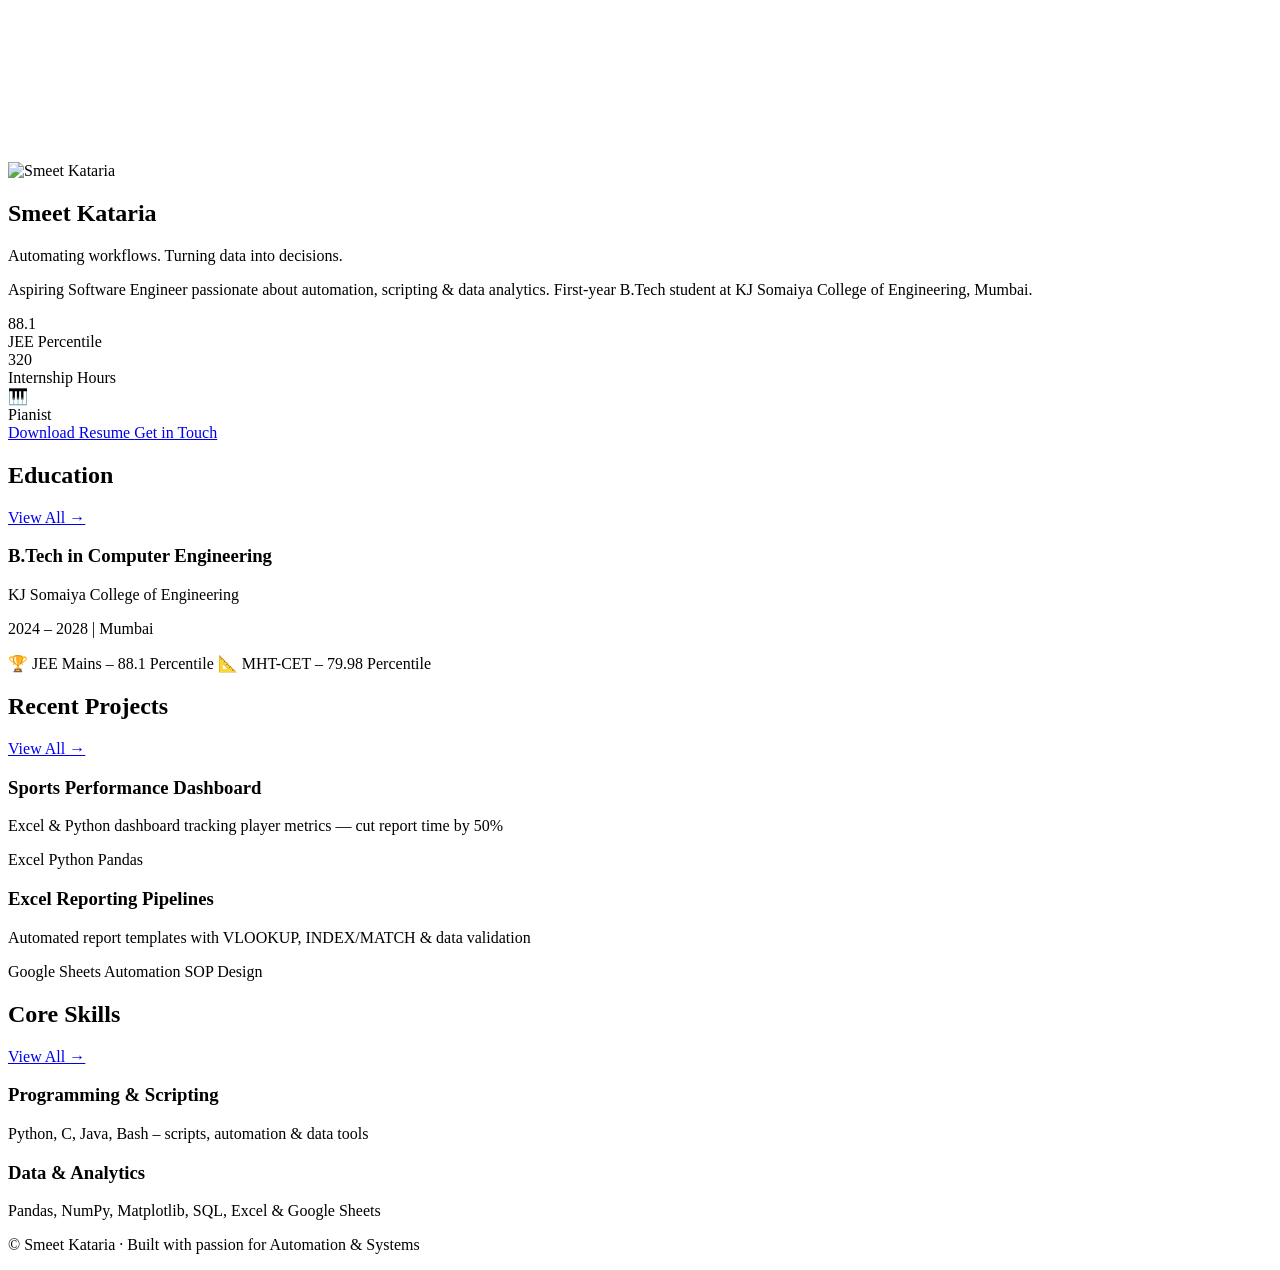
==== Index.html @ b3199565 "new project" ====
<!DOCTYPE html>
<html lang="en">

<head>
    <meta charset="UTF-8" />
    <meta name="viewport" content="width=device-width, initial-scale=1.0" />
    <title>Smeet Kataria – Aspiring Software Engineer</title>
    <meta name="description"
        content="Smeet Kataria – Aspiring Software Engineer passionate about automation, scripting, and data analytics. First-year student at KJ Somaiya College of Engineering." />
    <link rel="icon" type="image/svg+xml"
        href="data:image/svg+xml,<svg xmlns='http://www.w3.org/2000/svg' viewBox='0 0 100 100'><text y='75' font-size='80'>💻</text></svg>">
    <link href="https://fonts.googleapis.com/css2?family=Inter:wght@300;400;600;700&family=JetBrains+Mono&display=swap"
        rel="stylesheet">
    <link rel="stylesheet" href="styles.css">
    <script src="https://unpkg.com/lucide@0.475.0"></script>
</head>

<body>
    <canvas id="bg"></canvas>

    <div class="content">

        <!-- HERO -->
        <section class="hero" id="hero">
            <div class="profile">
                <img src="profile.jpg" alt="Smeet Kataria">
            </div>
            <div class="hero-text">
                <h1>Smeet Kataria</h1>
                <div class="tagline">Automating workflows. Turning data into decisions.</div>
                <p class="subtitle">
                    Aspiring Software Engineer passionate about automation, scripting &amp; data analytics.
                    First-year B.Tech student at KJ Somaiya College of Engineering, Mumbai.
                </p>
                <div class="hero-stats">
                    <div class="stat-item">
                        <div class="stat-number">88.1</div>
                        <div class="stat-label">JEE Percentile</div>
                    </div>
                    <div class="stat-item">
                        <div class="stat-number">320</div>
                        <div class="stat-label">Internship Hours</div>
                    </div>
                    <div class="stat-item">
                        <div class="stat-number">🎹</div>
                        <div class="stat-label">Pianist</div>
                    </div>
                </div>
                <div class="hero-actions">
                    <a href="resume.pdf" download class="btn-primary">
                        <i data-lucide="download"></i> Download Resume
                    </a>
                    <a href="contact.html" class="btn-secondary">Get in Touch</a>
                </div>
                <div class="socials">
                    <a href="https://www.linkedin.com/in/smeet-kataria-89210b405" target="_blank"
                        rel="noopener noreferrer" aria-label="LinkedIn">
                        <i data-lucide="linkedin"></i>
                    </a>
                    <a href="https://github.com/smeetk-alt" target="_blank" rel="noopener noreferrer"
                        aria-label="GitHub">
                        <i data-lucide="github"></i>
                    </a>
                    <a href="mailto:smeet.kataria@somaiya.edu" aria-label="Email">
                        <i data-lucide="mail"></i>
                    </a>
                </div>
            </div>
        </section>

        <!-- EDUCATION HIGHLIGHT -->
        <section>
            <div class="section-header">
                <h2>Education</h2>
                <a href="about.html" class="view-all">View All →</a>
            </div>
            <div class="grid">
                <div class="card" onclick="location.href='about.html'">
                    <div class="card-header">
                        <div>
                            <h3>B.Tech in Computer Engineering</h3>
                            <p class="card-subtitle">KJ Somaiya College of Engineering</p>
                            <p>2024 – 2028 | Mumbai</p>
                        </div>
                        <div class="card-icon">
                            <i data-lucide="graduation-cap"></i>
                        </div>
                    </div>
                    <div class="stats-grid">
                        <span class="stat-badge">🏆 JEE Mains – 88.1 Percentile</span>
                        <span class="stat-badge">📐 MHT-CET – 79.98 Percentile</span>
                    </div>
                </div>
            </div>
        </section>

        <!-- RECENT PROJECTS HIGHLIGHT -->
        <section>
            <div class="section-header">
                <h2>Recent Projects</h2>
                <a href="projects.html" class="view-all">View All →</a>
            </div>
            <div class="grid">
                <div class="card" onclick="location.href='projects.html'">
                    <div class="card-header">
                        <div>
                            <h3>Sports Performance Dashboard</h3>
                            <p>Excel & Python dashboard tracking player metrics — cut report time by 50%</p>
                        </div>
                        <div class="card-icon">
                            <i data-lucide="bar-chart-2"></i>
                        </div>
                    </div>
                    <div class="card-tags">
                        <span class="tag">Excel</span>
                        <span class="tag">Python</span>
                        <span class="tag">Pandas</span>
                    </div>
                </div>
                <div class="card" onclick="location.href='projects.html'">
                    <div class="card-header">
                        <div>
                            <h3>Excel Reporting Pipelines</h3>
                            <p>Automated report templates with VLOOKUP, INDEX/MATCH & data validation</p>
                        </div>
                        <div class="card-icon">
                            <i data-lucide="terminal"></i>
                        </div>
                    </div>
                    <div class="card-tags">
                        <span class="tag">Google Sheets</span>
                        <span class="tag">Automation</span>
                        <span class="tag">SOP Design</span>
                    </div>
                </div>
            </div>
        </section>

        <!-- SKILLS HIGHLIGHT -->
        <section>
            <div class="section-header">
                <h2>Core Skills</h2>
                <a href="skills.html" class="view-all">View All →</a>
            </div>
            <div class="grid">
                <div class="card" onclick="location.href='skills.html'">
                    <div class="card-header">
                        <div>
                            <h3>Programming &amp; Scripting</h3>
                            <p>Python, C, Java, Bash – scripts, automation & data tools</p>
                        </div>
                        <div class="card-icon">
                            <i data-lucide="code-2"></i>
                        </div>
                    </div>
                </div>
                <div class="card" onclick="location.href='skills.html'">
                    <div class="card-header">
                        <div>
                            <h3>Data &amp; Analytics</h3>
                            <p>Pandas, NumPy, Matplotlib, SQL, Excel & Google Sheets</p>
                        </div>
                        <div class="card-icon">
                            <i data-lucide="database"></i>
                        </div>
                    </div>
                </div>
            </div>
        </section>

        <footer>
            <p>© <span id="year"></span> Smeet Kataria · Built with passion for Automation &amp; Systems</p>
        </footer>

    </div>

    <script src="navigation.js"></script>
    <script src="background.js"></script>
</body>

</html>
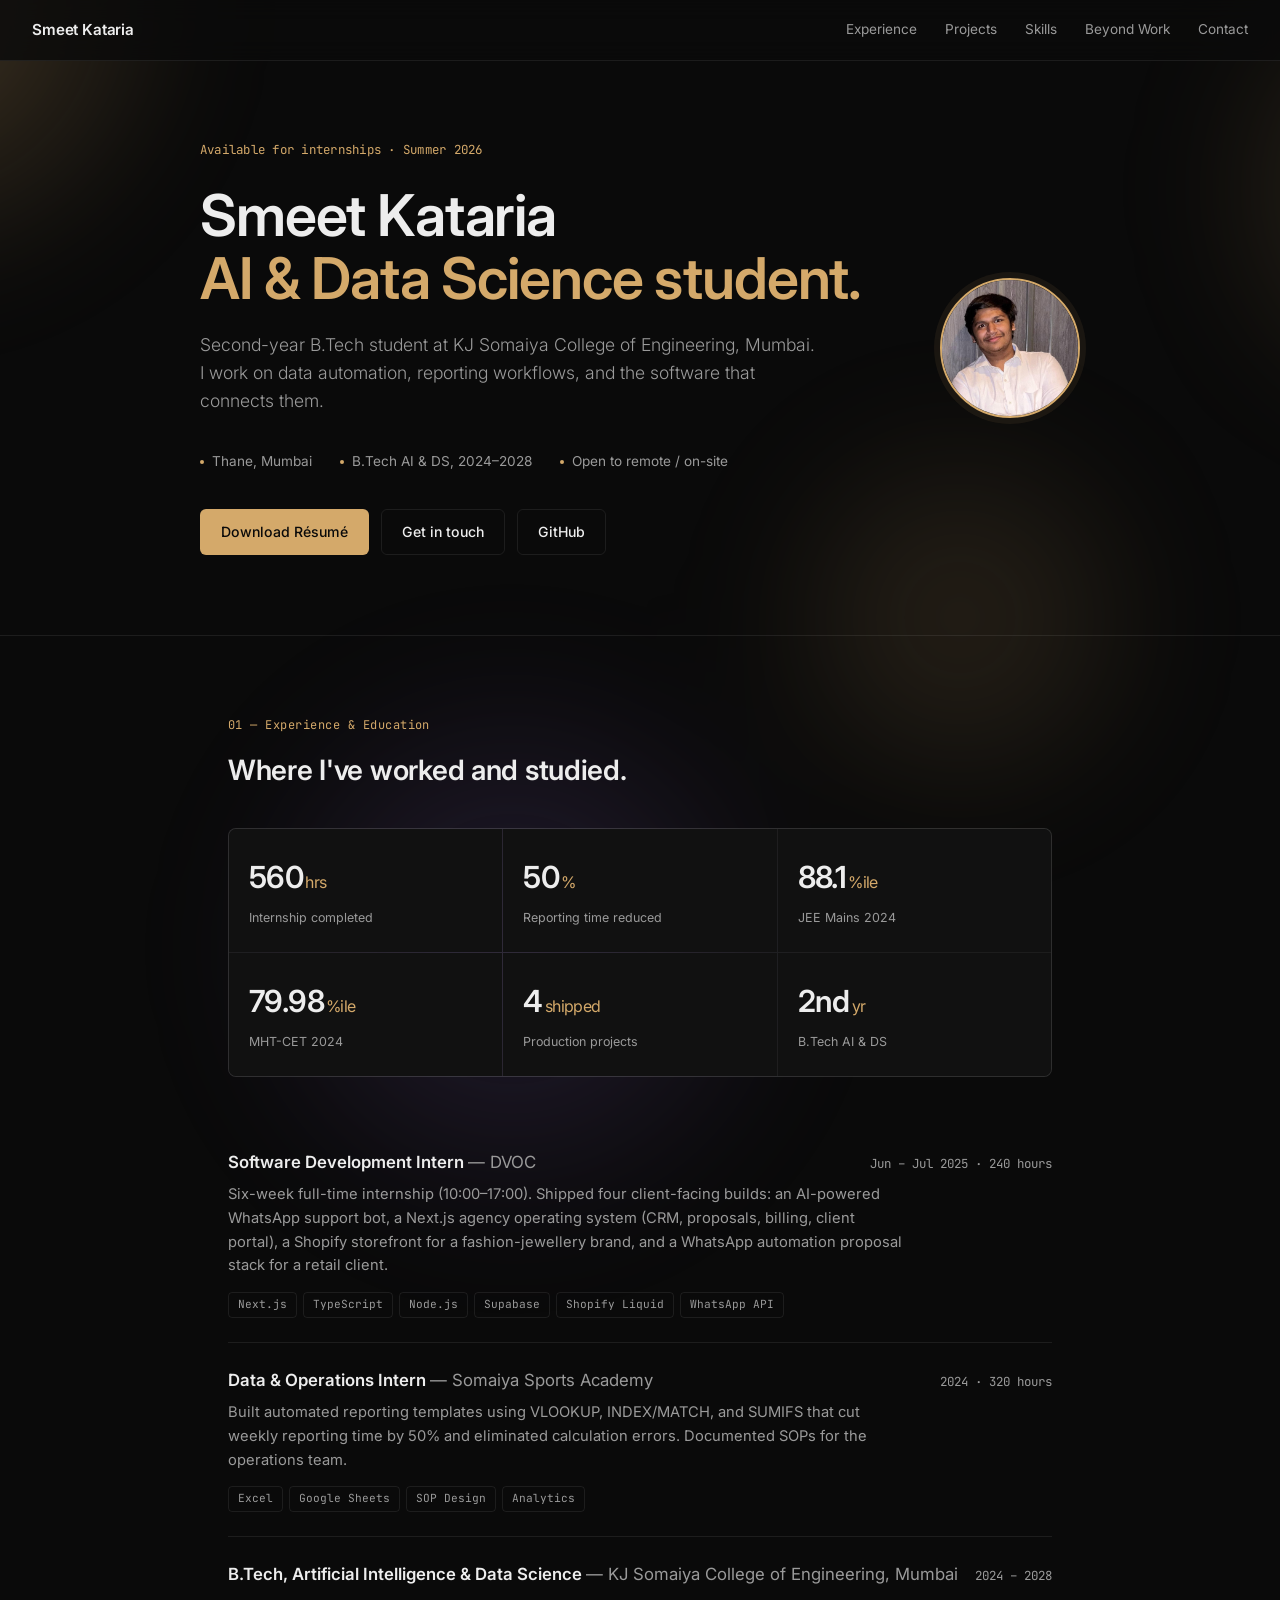
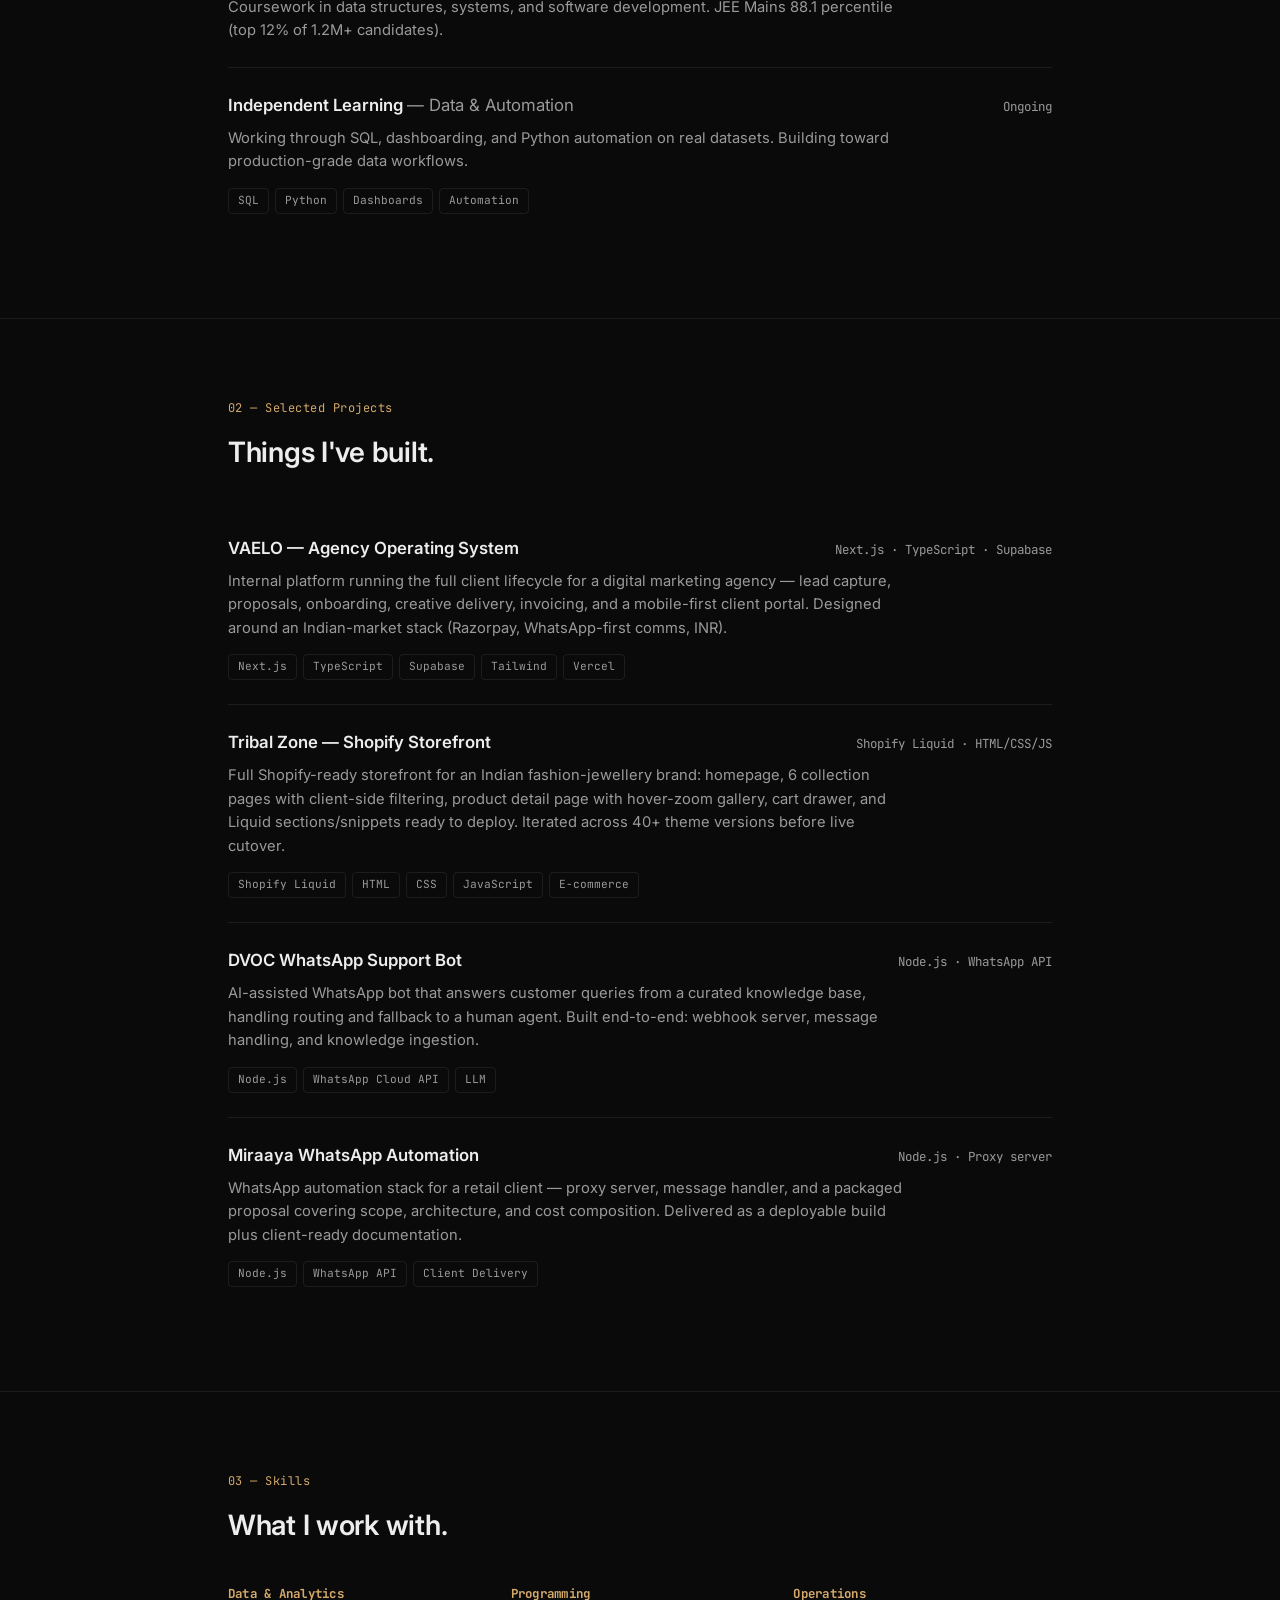
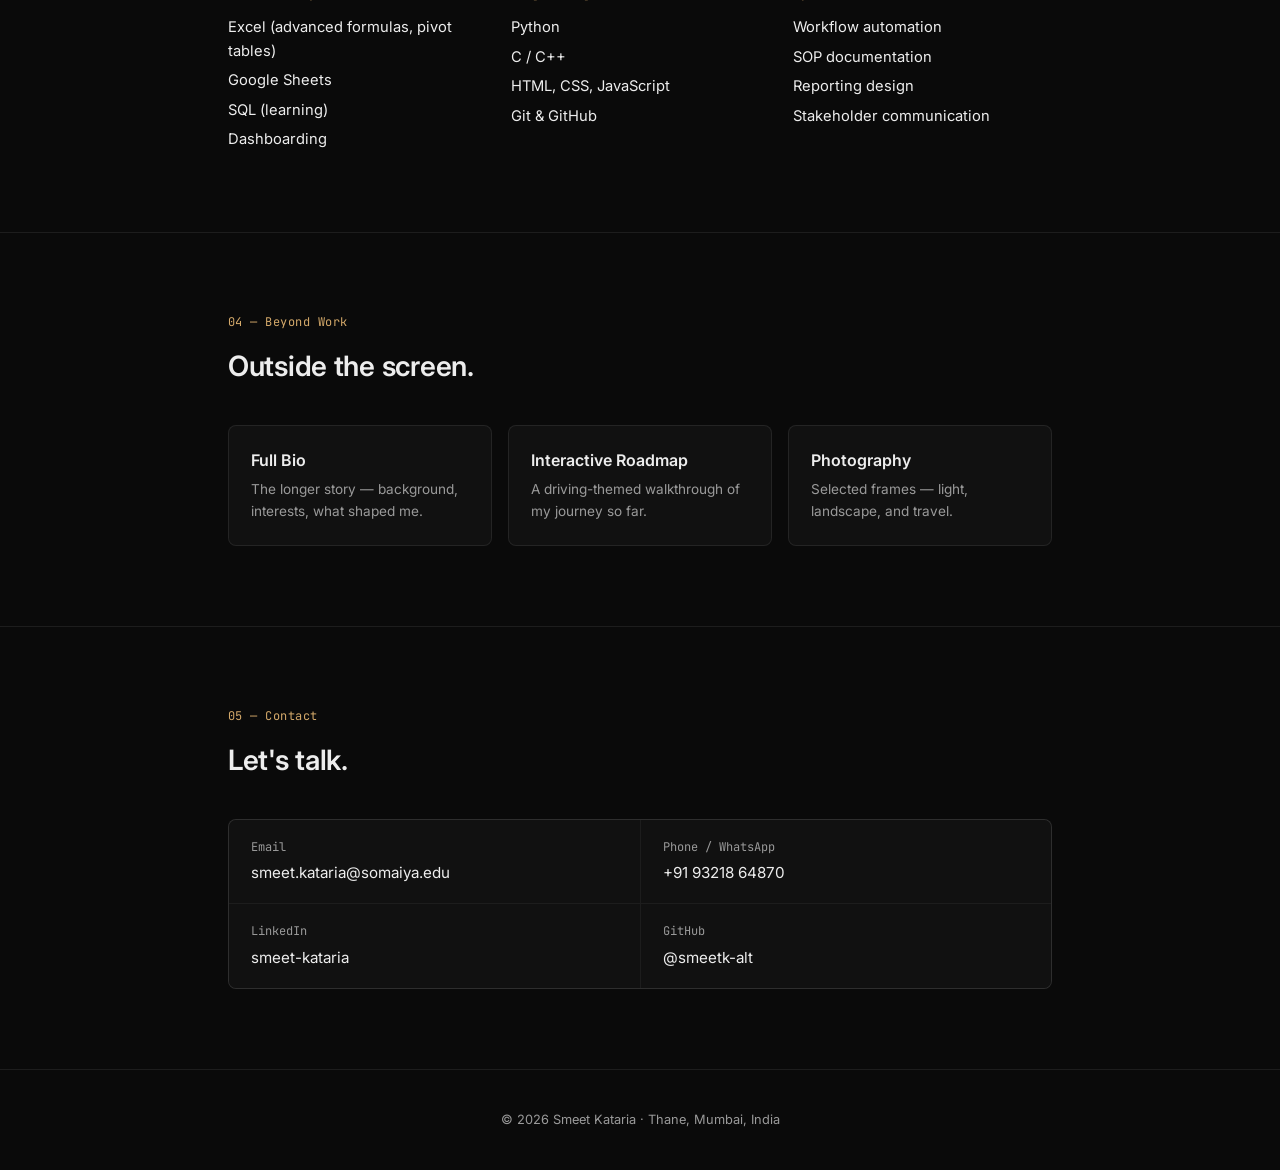
==== commit 63e5a271: "Refresh portfolio: new Index, scroll-based Roadmap, archived old pages - Rebuild Index.html with edi" ====
--- a/Index.html
+++ b/Index.html
@@ -1,181 +1,391 @@
 <!DOCTYPE html>
 <html lang="en">
-
 <head>
-    <meta charset="UTF-8" />
-    <meta name="viewport" content="width=device-width, initial-scale=1.0" />
-    <title>Smeet Kataria – Aspiring Software Engineer</title>
-    <meta name="description"
-        content="Smeet Kataria – Aspiring Software Engineer passionate about automation, scripting, and data analytics. First-year student at KJ Somaiya College of Engineering." />
-    <link rel="icon" type="image/svg+xml"
-        href="data:image/svg+xml,<svg xmlns='http://www.w3.org/2000/svg' viewBox='0 0 100 100'><text y='75' font-size='80'>💻</text></svg>">
-    <link href="https://fonts.googleapis.com/css2?family=Inter:wght@300;400;600;700&family=JetBrains+Mono&display=swap"
-        rel="stylesheet">
-    <link rel="stylesheet" href="styles.css">
-    <script src="https://unpkg.com/lucide@0.475.0"></script>
+<meta charset="UTF-8"/>
+<meta name="viewport" content="width=device-width, initial-scale=1.0"/>
+<title>Smeet Kataria — AI & Data Science Student</title>
+<meta name="description" content="Smeet Kataria — AI & Data Science student at KJ Somaiya, Mumbai. Data, automation, and software."/>
+<link rel="icon" type="image/svg+xml" href="data:image/svg+xml,<svg xmlns='http://www.w3.org/2000/svg' viewBox='0 0 100 100'><rect width='100' height='100' fill='%230a0a0a'/><text x='50' y='68' font-size='60' font-family='Georgia' fill='%23d4a96a' text-anchor='middle'>S</text></svg>">
+<link rel="preconnect" href="https://fonts.googleapis.com">
+<link rel="preconnect" href="https://fonts.gstatic.com" crossorigin>
+<link href="https://fonts.googleapis.com/css2?family=Inter:wght@300;400;500;600;700&family=JetBrains+Mono:wght@400;500&display=swap" rel="stylesheet">
+<style>
+*,*::before,*::after{margin:0;padding:0;box-sizing:border-box;-webkit-font-smoothing:antialiased;}
+:root{
+  --ink:#ededed;
+  --ink2:#9a9a9a;
+  --ink3:#2a2a2a;
+  --accent:#d4a96a;
+  --bg:#0a0a0a;
+  --card:#111;
+  --border:rgba(255,255,255,.08);
+}
+html{scroll-behavior:smooth;}
+body{font-family:'Inter',-apple-system,BlinkMacSystemFont,sans-serif;color:var(--ink);background:var(--bg);font-weight:400;line-height:1.6;position:relative;overflow-x:hidden;}
+.bg-mesh{position:fixed;inset:-20%;z-index:0;pointer-events:none;filter:blur(60px);opacity:.55;}
+.bg-mesh span{position:absolute;border-radius:50%;mix-blend-mode:screen;}
+.bg-mesh .b1{width:48vw;height:48vw;left:-8%;top:-10%;background:radial-gradient(circle,rgba(212,169,106,.55),transparent 70%);animation:drift1 22s ease-in-out infinite;}
+.bg-mesh .b2{width:42vw;height:42vw;right:-10%;top:8%;background:radial-gradient(circle,rgba(212,169,106,.40),transparent 70%);animation:drift2 26s ease-in-out infinite;}
+.bg-mesh .b3{width:50vw;height:50vw;left:25%;bottom:-15%;background:radial-gradient(circle,rgba(150,110,220,.35),transparent 70%);animation:drift3 30s ease-in-out infinite;}
+.bg-mesh .b4{width:36vw;height:36vw;left:55%;top:45%;background:radial-gradient(circle,rgba(212,169,106,.30),transparent 70%);animation:drift1 28s ease-in-out infinite reverse;}
+@keyframes drift1{0%,100%{transform:translate(0,0) scale(1);}50%{transform:translate(8%,6%) scale(1.15);}}
+@keyframes drift2{0%,100%{transform:translate(0,0) scale(1);}50%{transform:translate(-6%,10%) scale(1.1);}}
+@keyframes drift3{0%,100%{transform:translate(0,0) scale(1);}50%{transform:translate(5%,-8%) scale(1.2);}}
+
+.bg-stars{position:fixed;inset:0;z-index:0;pointer-events:none;overflow:hidden;}
+.bg-stars span{position:absolute;background:#fff;border-radius:50%;opacity:0;animation:twinkle linear infinite;}
+@keyframes twinkle{
+  0%{opacity:0;transform:translateY(0);}
+  20%{opacity:.8;}
+  80%{opacity:.6;}
+  100%{opacity:0;transform:translateY(-30px);}
+}
+body > *{position:relative;z-index:1;}
+
+/* TOP BAR */
+#topbar{position:fixed;top:0;left:0;right:0;z-index:100;padding:18px 32px;
+  display:flex;justify-content:space-between;align-items:center;
+  background:rgba(10,10,10,.8);backdrop-filter:blur(12px);
+  border-bottom:1px solid var(--border);}
+.tb-logo{font-weight:600;font-size:.95rem;color:var(--ink);text-decoration:none;letter-spacing:-.01em;}
+.tb-nav{display:flex;gap:28px;}
+.tb-nav a{font-size:.85rem;color:var(--ink2);text-decoration:none;transition:color .2s;font-weight:400;}
+.tb-nav a:hover{color:var(--ink);}
+@media(max-width:600px){#topbar{padding:14px 20px;}.tb-nav{gap:18px;}.tb-nav a{font-size:.8rem;}}
+
+/* CONTAINER */
+.container{max-width:880px;margin:0 auto;padding:0 28px;}
+
+/* HERO */
+.hero{padding:140px 28px 80px;}
+.hero-inner{max-width:880px;margin:0 auto;display:flex;gap:48px;align-items:center;}
+.hero-text{flex:1;min-width:0;}
+.hero-photo{flex:0 0 140px;width:140px;height:140px;border-radius:50%;overflow:hidden;
+  border:2px solid var(--accent);box-shadow:0 0 0 6px rgba(212,169,106,.08);
+  background:linear-gradient(135deg,#1a1a1a,#0a0a0a);position:relative;}
+.hero-photo img{width:100%;height:100%;object-fit:cover;object-position:center 25%;display:block;position:relative;z-index:2;}
+.hero-photo-fallback{position:absolute;inset:0;z-index:1;display:flex;align-items:center;justify-content:center;
+  font-family:'JetBrains Mono',monospace;font-size:2.2rem;color:var(--accent);font-weight:500;letter-spacing:.02em;}
+@media(max-width:680px){
+  .hero-inner{flex-direction:column-reverse;gap:28px;align-items:flex-start;}
+  .hero-photo{flex:0 0 96px;width:96px;height:96px;}
+}
+.hero-eyebrow{font-family:'JetBrains Mono',monospace;font-size:.78rem;color:var(--accent);margin-bottom:24px;letter-spacing:.02em;}
+.hero h1{font-size:clamp(2.4rem,6vw,3.6rem);font-weight:600;line-height:1.1;letter-spacing:-.02em;margin-bottom:20px;}
+.hero h1 span{color:var(--accent);}
+.hero-lede{font-size:1.1rem;color:var(--ink2);max-width:620px;margin-bottom:36px;font-weight:300;}
+.hero-meta{display:flex;flex-wrap:wrap;gap:20px 28px;font-size:.85rem;color:var(--ink2);margin-bottom:36px;}
+.hero-meta span{display:inline-flex;align-items:center;gap:8px;}
+.hero-meta span::before{content:'';width:4px;height:4px;border-radius:50%;background:var(--accent);}
+.cta-row{display:flex;flex-wrap:wrap;gap:12px;}
+.btn{display:inline-flex;align-items:center;gap:8px;padding:11px 20px;font-size:.88rem;font-weight:500;
+  text-decoration:none;border-radius:6px;transition:all .2s;border:1px solid transparent;}
+.btn-primary{background:var(--accent);color:#0a0a0a;}
+.btn-primary:hover{background:#e3b876;}
+.btn-secondary{background:transparent;color:var(--ink);border-color:var(--border);}
+.btn-secondary:hover{border-color:var(--ink2);background:rgba(255,255,255,.03);}
+
+/* SECTION */
+section{padding:80px 0;border-top:1px solid var(--border);}
+.sec-label{font-family:'JetBrains Mono',monospace;font-size:.75rem;color:var(--accent);margin-bottom:12px;letter-spacing:.04em;}
+.sec-title{font-size:1.75rem;font-weight:600;letter-spacing:-.01em;margin-bottom:36px;}
+
+/* STATS */
+.stats{display:grid;grid-template-columns:repeat(3,1fr);gap:1px;background:var(--border);border:1px solid var(--border);border-radius:8px;overflow:hidden;margin-bottom:48px;}
+@media(max-width:600px){.stats{grid-template-columns:repeat(2,1fr);}}
+.stat{background:var(--card);padding:24px 20px;}
+.stat-n{font-size:1.9rem;font-weight:600;color:var(--ink);letter-spacing:-.02em;}
+.stat-n span{color:var(--accent);font-size:1rem;font-weight:400;margin-left:2px;}
+.stat-l{font-size:.78rem;color:var(--ink2);margin-top:6px;}
+
+/* EXPERIENCE / EDUCATION LIST */
+.entry{padding:24px 0;border-bottom:1px solid var(--border);}
+.entry:last-child{border-bottom:none;}
+.entry-head{display:flex;justify-content:space-between;align-items:baseline;flex-wrap:wrap;gap:8px;margin-bottom:6px;}
+.entry-title{font-size:1.05rem;font-weight:600;color:var(--ink);}
+.entry-org{color:var(--ink2);font-weight:400;}
+.entry-date{font-family:'JetBrains Mono',monospace;font-size:.78rem;color:var(--ink2);}
+.entry-body{font-size:.92rem;color:var(--ink2);margin-top:8px;max-width:680px;}
+.entry-tags{display:flex;flex-wrap:wrap;gap:6px;margin-top:14px;}
+.tag{font-family:'JetBrains Mono',monospace;font-size:.7rem;padding:3px 9px;border:1px solid var(--border);border-radius:4px;color:var(--ink2);}
+
+/* SKILLS */
+.skills-grid{display:grid;grid-template-columns:repeat(auto-fit,minmax(220px,1fr));gap:24px;}
+.skill-group h4{font-size:.78rem;font-family:'JetBrains Mono',monospace;color:var(--accent);margin-bottom:12px;letter-spacing:.02em;}
+.skill-group ul{list-style:none;display:flex;flex-direction:column;gap:6px;}
+.skill-group li{font-size:.92rem;color:var(--ink);}
+
+/* PERSONAL / OFF-HOURS */
+.beyond{display:grid;grid-template-columns:repeat(auto-fit,minmax(240px,1fr));gap:16px;}
+.beyond-card{padding:22px;border:1px solid var(--border);border-radius:8px;background:var(--card);text-decoration:none;color:inherit;transition:border-color .2s,transform .2s;}
+.beyond-card:hover{border-color:var(--ink2);transform:translateY(-2px);}
+.beyond-card h4{font-size:1rem;font-weight:600;margin-bottom:6px;}
+.beyond-card p{font-size:.85rem;color:var(--ink2);}
+
+/* CONTACT */
+.contact-list{display:grid;grid-template-columns:repeat(2,1fr);gap:1px;background:var(--border);border:1px solid var(--border);border-radius:8px;overflow:hidden;}
+@media(max-width:600px){.contact-list{grid-template-columns:1fr;}}
+.contact-list a{background:var(--card);padding:18px 22px;text-decoration:none;display:block;transition:background .2s;}
+.contact-list a:hover{background:#161616;}
+.contact-l{font-size:.75rem;font-family:'JetBrains Mono',monospace;color:var(--ink2);margin-bottom:4px;}
+.contact-v{font-size:.95rem;color:var(--ink);}
+
+/* FOOTER */
+footer{padding:40px 28px;text-align:center;font-size:.8rem;color:var(--ink2);border-top:1px solid var(--border);}
+</style>
 </head>
-
 <body>
-    <canvas id="bg"></canvas>
-
-    <div class="content">
-
-        <!-- HERO -->
-        <section class="hero" id="hero">
-            <div class="profile">
-                <img src="profile.jpg" alt="Smeet Kataria">
-            </div>
-            <div class="hero-text">
-                <h1>Smeet Kataria</h1>
-                <div class="tagline">Automating workflows. Turning data into decisions.</div>
-                <p class="subtitle">
-                    Aspiring Software Engineer passionate about automation, scripting &amp; data analytics.
-                    First-year B.Tech student at KJ Somaiya College of Engineering, Mumbai.
-                </p>
-                <div class="hero-stats">
-                    <div class="stat-item">
-                        <div class="stat-number">88.1</div>
-                        <div class="stat-label">JEE Percentile</div>
-                    </div>
-                    <div class="stat-item">
-                        <div class="stat-number">320</div>
-                        <div class="stat-label">Internship Hours</div>
-                    </div>
-                    <div class="stat-item">
-                        <div class="stat-number">🎹</div>
-                        <div class="stat-label">Pianist</div>
-                    </div>
-                </div>
-                <div class="hero-actions">
-                    <a href="resume.pdf" download class="btn-primary">
-                        <i data-lucide="download"></i> Download Resume
-                    </a>
-                    <a href="contact.html" class="btn-secondary">Get in Touch</a>
-                </div>
-                <div class="socials">
-                    <a href="https://www.linkedin.com/in/smeet-kataria-89210b405" target="_blank"
-                        rel="noopener noreferrer" aria-label="LinkedIn">
-                        <i data-lucide="linkedin"></i>
-                    </a>
-                    <a href="https://github.com/smeetk-alt" target="_blank" rel="noopener noreferrer"
-                        aria-label="GitHub">
-                        <i data-lucide="github"></i>
-                    </a>
-                    <a href="mailto:smeet.kataria@somaiya.edu" aria-label="Email">
-                        <i data-lucide="mail"></i>
-                    </a>
-                </div>
-            </div>
-        </section>
-
-        <!-- EDUCATION HIGHLIGHT -->
-        <section>
-            <div class="section-header">
-                <h2>Education</h2>
-                <a href="about.html" class="view-all">View All →</a>
-            </div>
-            <div class="grid">
-                <div class="card" onclick="location.href='about.html'">
-                    <div class="card-header">
-                        <div>
-                            <h3>B.Tech in Computer Engineering</h3>
-                            <p class="card-subtitle">KJ Somaiya College of Engineering</p>
-                            <p>2024 – 2028 | Mumbai</p>
-                        </div>
-                        <div class="card-icon">
-                            <i data-lucide="graduation-cap"></i>
-                        </div>
-                    </div>
-                    <div class="stats-grid">
-                        <span class="stat-badge">🏆 JEE Mains – 88.1 Percentile</span>
-                        <span class="stat-badge">📐 MHT-CET – 79.98 Percentile</span>
-                    </div>
-                </div>
-            </div>
-        </section>
-
-        <!-- RECENT PROJECTS HIGHLIGHT -->
-        <section>
-            <div class="section-header">
-                <h2>Recent Projects</h2>
-                <a href="projects.html" class="view-all">View All →</a>
-            </div>
-            <div class="grid">
-                <div class="card" onclick="location.href='projects.html'">
-                    <div class="card-header">
-                        <div>
-                            <h3>Sports Performance Dashboard</h3>
-                            <p>Excel & Python dashboard tracking player metrics — cut report time by 50%</p>
-                        </div>
-                        <div class="card-icon">
-                            <i data-lucide="bar-chart-2"></i>
-                        </div>
-                    </div>
-                    <div class="card-tags">
-                        <span class="tag">Excel</span>
-                        <span class="tag">Python</span>
-                        <span class="tag">Pandas</span>
-                    </div>
-                </div>
-                <div class="card" onclick="location.href='projects.html'">
-                    <div class="card-header">
-                        <div>
-                            <h3>Excel Reporting Pipelines</h3>
-                            <p>Automated report templates with VLOOKUP, INDEX/MATCH & data validation</p>
-                        </div>
-                        <div class="card-icon">
-                            <i data-lucide="terminal"></i>
-                        </div>
-                    </div>
-                    <div class="card-tags">
-                        <span class="tag">Google Sheets</span>
-                        <span class="tag">Automation</span>
-                        <span class="tag">SOP Design</span>
-                    </div>
-                </div>
-            </div>
-        </section>
-
-        <!-- SKILLS HIGHLIGHT -->
-        <section>
-            <div class="section-header">
-                <h2>Core Skills</h2>
-                <a href="skills.html" class="view-all">View All →</a>
-            </div>
-            <div class="grid">
-                <div class="card" onclick="location.href='skills.html'">
-                    <div class="card-header">
-                        <div>
-                            <h3>Programming &amp; Scripting</h3>
-                            <p>Python, C, Java, Bash – scripts, automation & data tools</p>
-                        </div>
-                        <div class="card-icon">
-                            <i data-lucide="code-2"></i>
-                        </div>
-                    </div>
-                </div>
-                <div class="card" onclick="location.href='skills.html'">
-                    <div class="card-header">
-                        <div>
-                            <h3>Data &amp; Analytics</h3>
-                            <p>Pandas, NumPy, Matplotlib, SQL, Excel & Google Sheets</p>
-                        </div>
-                        <div class="card-icon">
-                            <i data-lucide="database"></i>
-                        </div>
-                    </div>
-                </div>
-            </div>
-        </section>
-
-        <footer>
-            <p>© <span id="year"></span> Smeet Kataria · Built with passion for Automation &amp; Systems</p>
-        </footer>
-
-    </div>
-
-    <script src="navigation.js"></script>
-    <script src="background.js"></script>
+
+<div class="bg-mesh" aria-hidden="true"><span class="b1"></span><span class="b2"></span><span class="b3"></span><span class="b4"></span></div>
+<div class="bg-stars" id="stars" aria-hidden="true"></div>
+
+<nav id="topbar">
+  <a class="tb-logo" href="#top">Smeet Kataria</a>
+  <div class="tb-nav">
+    <a href="#experience">Experience</a>
+    <a href="#projects">Projects</a>
+    <a href="#skills">Skills</a>
+    <a href="#beyond">Beyond Work</a>
+    <a href="#contact">Contact</a>
+  </div>
+</nav>
+
+<header class="hero" id="top">
+  <div class="hero-inner">
+    <div class="hero-text">
+    <div class="hero-eyebrow">Available for internships · Summer 2026</div>
+    <h1>Smeet Kataria<br><span>AI &amp; Data Science student.</span></h1>
+    <p class="hero-lede">Second-year B.Tech student at KJ Somaiya College of Engineering, Mumbai. I work on data automation, reporting workflows, and the software that connects them.</p>
+    <div class="hero-meta">
+      <span>Thane, Mumbai</span>
+      <span>B.Tech AI &amp; DS, 2024–2028</span>
+      <span>Open to remote / on-site</span>
+    </div>
+    <div class="cta-row">
+      <a class="btn btn-primary" href="resume.pdf" target="_blank" rel="noopener">Download Résumé</a>
+      <a class="btn btn-secondary" href="#contact">Get in touch</a>
+      <a class="btn btn-secondary" href="https://github.com/smeetk-alt" target="_blank" rel="noopener">GitHub</a>
+    </div>
+    </div>
+    <div class="hero-photo">
+      <div class="hero-photo-fallback">SK</div>
+      <img src="profile.jpeg" alt="Smeet Kataria" onerror="this.style.display='none'">
+    </div>
+  </div>
+</header>
+
+<section id="experience">
+  <div class="container">
+    <div class="sec-label">01 — Experience &amp; Education</div>
+    <h2 class="sec-title">Where I've worked and studied.</h2>
+
+    <div class="stats">
+      <div class="stat"><div class="stat-n">560<span>hrs</span></div><div class="stat-l">Internship completed</div></div>
+      <div class="stat"><div class="stat-n">50<span>%</span></div><div class="stat-l">Reporting time reduced</div></div>
+      <div class="stat"><div class="stat-n">88.1<span>%ile</span></div><div class="stat-l">JEE Mains 2024</div></div>
+      <div class="stat"><div class="stat-n">79.98<span>%ile</span></div><div class="stat-l">MHT-CET 2024</div></div>
+      <div class="stat"><div class="stat-n">4<span>shipped</span></div><div class="stat-l">Production projects</div></div>
+      <div class="stat"><div class="stat-n">2nd<span>yr</span></div><div class="stat-l">B.Tech AI &amp; DS</div></div>
+    </div>
+
+    <div class="entry">
+      <div class="entry-head">
+        <div class="entry-title">Software Development Intern <span class="entry-org">— DVOC</span></div>
+        <div class="entry-date">Jun – Jul 2025 · 240 hours</div>
+      </div>
+      <div class="entry-body">Six-week full-time internship (10:00–17:00). Shipped four client-facing builds: an AI-powered WhatsApp support bot, a Next.js agency operating system (CRM, proposals, billing, client portal), a Shopify storefront for a fashion-jewellery brand, and a WhatsApp automation proposal stack for a retail client.</div>
+      <div class="entry-tags">
+        <span class="tag">Next.js</span><span class="tag">TypeScript</span><span class="tag">Node.js</span><span class="tag">Supabase</span><span class="tag">Shopify Liquid</span><span class="tag">WhatsApp API</span>
+      </div>
+    </div>
+
+    <div class="entry">
+      <div class="entry-head">
+        <div class="entry-title">Data &amp; Operations Intern <span class="entry-org">— Somaiya Sports Academy</span></div>
+        <div class="entry-date">2024 · 320 hours</div>
+      </div>
+      <div class="entry-body">Built automated reporting templates using VLOOKUP, INDEX/MATCH, and SUMIFS that cut weekly reporting time by 50% and eliminated calculation errors. Documented SOPs for the operations team.</div>
+      <div class="entry-tags">
+        <span class="tag">Excel</span><span class="tag">Google Sheets</span><span class="tag">SOP Design</span><span class="tag">Analytics</span>
+      </div>
+    </div>
+
+    <div class="entry">
+      <div class="entry-head">
+        <div class="entry-title">B.Tech, Artificial Intelligence &amp; Data Science <span class="entry-org">— KJ Somaiya College of Engineering, Mumbai</span></div>
+        <div class="entry-date">2024 – 2028</div>
+      </div>
+      <div class="entry-body">Coursework in data structures, systems, and software development. JEE Mains 88.1 percentile (top 12% of 1.2M+ candidates).</div>
+    </div>
+
+    <div class="entry">
+      <div class="entry-head">
+        <div class="entry-title">Independent Learning <span class="entry-org">— Data &amp; Automation</span></div>
+        <div class="entry-date">Ongoing</div>
+      </div>
+      <div class="entry-body">Working through SQL, dashboarding, and Python automation on real datasets. Building toward production-grade data workflows.</div>
+      <div class="entry-tags">
+        <span class="tag">SQL</span><span class="tag">Python</span><span class="tag">Dashboards</span><span class="tag">Automation</span>
+      </div>
+    </div>
+  </div>
+</section>
+
+<section id="projects">
+  <div class="container">
+    <div class="sec-label">02 — Selected Projects</div>
+    <h2 class="sec-title">Things I've built.</h2>
+
+    <div class="entry">
+      <div class="entry-head">
+        <div class="entry-title">VAELO — Agency Operating System</div>
+        <div class="entry-date">Next.js · TypeScript · Supabase</div>
+      </div>
+      <div class="entry-body">Internal platform running the full client lifecycle for a digital marketing agency — lead capture, proposals, onboarding, creative delivery, invoicing, and a mobile-first client portal. Designed around an Indian-market stack (Razorpay, WhatsApp-first comms, INR).</div>
+      <div class="entry-tags">
+        <span class="tag">Next.js</span><span class="tag">TypeScript</span><span class="tag">Supabase</span><span class="tag">Tailwind</span><span class="tag">Vercel</span>
+      </div>
+    </div>
+
+    <div class="entry">
+      <div class="entry-head">
+        <div class="entry-title">Tribal Zone — Shopify Storefront</div>
+        <div class="entry-date">Shopify Liquid · HTML/CSS/JS</div>
+      </div>
+      <div class="entry-body">Full Shopify-ready storefront for an Indian fashion-jewellery brand: homepage, 6 collection pages with client-side filtering, product detail page with hover-zoom gallery, cart drawer, and Liquid sections/snippets ready to deploy. Iterated across 40+ theme versions before live cutover.</div>
+      <div class="entry-tags">
+        <span class="tag">Shopify Liquid</span><span class="tag">HTML</span><span class="tag">CSS</span><span class="tag">JavaScript</span><span class="tag">E-commerce</span>
+      </div>
+    </div>
+
+    <div class="entry">
+      <div class="entry-head">
+        <div class="entry-title">DVOC WhatsApp Support Bot</div>
+        <div class="entry-date">Node.js · WhatsApp API</div>
+      </div>
+      <div class="entry-body">AI-assisted WhatsApp bot that answers customer queries from a curated knowledge base, handling routing and fallback to a human agent. Built end-to-end: webhook server, message handling, and knowledge ingestion.</div>
+      <div class="entry-tags">
+        <span class="tag">Node.js</span><span class="tag">WhatsApp Cloud API</span><span class="tag">LLM</span>
+      </div>
+    </div>
+
+    <div class="entry">
+      <div class="entry-head">
+        <div class="entry-title">Miraaya WhatsApp Automation</div>
+        <div class="entry-date">Node.js · Proxy server</div>
+      </div>
+      <div class="entry-body">WhatsApp automation stack for a retail client — proxy server, message handler, and a packaged proposal covering scope, architecture, and cost composition. Delivered as a deployable build plus client-ready documentation.</div>
+      <div class="entry-tags">
+        <span class="tag">Node.js</span><span class="tag">WhatsApp API</span><span class="tag">Client Delivery</span>
+      </div>
+    </div>
+  </div>
+</section>
+
+<section id="skills">
+  <div class="container">
+    <div class="sec-label">03 — Skills</div>
+    <h2 class="sec-title">What I work with.</h2>
+    <div class="skills-grid">
+      <div class="skill-group">
+        <h4>Data &amp; Analytics</h4>
+        <ul>
+          <li>Excel (advanced formulas, pivot tables)</li>
+          <li>Google Sheets</li>
+          <li>SQL (learning)</li>
+          <li>Dashboarding</li>
+        </ul>
+      </div>
+      <div class="skill-group">
+        <h4>Programming</h4>
+        <ul>
+          <li>Python</li>
+          <li>C / C++</li>
+          <li>HTML, CSS, JavaScript</li>
+          <li>Git &amp; GitHub</li>
+        </ul>
+      </div>
+      <div class="skill-group">
+        <h4>Operations</h4>
+        <ul>
+          <li>Workflow automation</li>
+          <li>SOP documentation</li>
+          <li>Reporting design</li>
+          <li>Stakeholder communication</li>
+        </ul>
+      </div>
+    </div>
+  </div>
+</section>
+
+<section id="beyond">
+  <div class="container">
+    <div class="sec-label">04 — Beyond Work</div>
+    <h2 class="sec-title">Outside the screen.</h2>
+    <div class="beyond">
+      <a class="beyond-card" href="smeet-bio.html">
+        <h4>Full Bio</h4>
+        <p>The longer story — background, interests, what shaped me.</p>
+      </a>
+      <a class="beyond-card" href="RoadmapJourney.html">
+        <h4>Interactive Roadmap</h4>
+        <p>A driving-themed walkthrough of my journey so far.</p>
+      </a>
+      <a class="beyond-card" href="https://pin.it/7MARs37NP" target="_blank" rel="noopener">
+        <h4>Photography</h4>
+        <p>Selected frames — light, landscape, and travel.</p>
+      </a>
+    </div>
+  </div>
+</section>
+
+<section id="contact">
+  <div class="container">
+    <div class="sec-label">05 — Contact</div>
+    <h2 class="sec-title">Let's talk.</h2>
+    <div class="contact-list">
+      <a href="mailto:smeet.kataria@somaiya.edu">
+        <div class="contact-l">Email</div>
+        <div class="contact-v">smeet.kataria@somaiya.edu</div>
+      </a>
+      <a href="tel:+919321864870">
+        <div class="contact-l">Phone / WhatsApp</div>
+        <div class="contact-v">+91 93218 64870</div>
+      </a>
+      <a href="https://www.linkedin.com/in/smeet-kataria-89210b405" target="_blank" rel="noopener">
+        <div class="contact-l">LinkedIn</div>
+        <div class="contact-v">smeet-kataria</div>
+      </a>
+      <a href="https://github.com/smeetk-alt" target="_blank" rel="noopener">
+        <div class="contact-l">GitHub</div>
+        <div class="contact-v">@smeetk-alt</div>
+      </a>
+    </div>
+  </div>
+</section>
+
+<footer>
+  © <span id="yr"></span> Smeet Kataria · Thane, Mumbai, India
+</footer>
+
+<script>
+document.getElementById('yr').textContent=new Date().getFullYear();
+
+(function(){
+  const host=document.getElementById('stars');
+  const N=80;
+  for(let i=0;i<N;i++){
+    const s=document.createElement('span');
+    const size=Math.random()*1.8+0.4;
+    s.style.width=s.style.height=size+'px';
+    s.style.left=Math.random()*100+'%';
+    s.style.top=Math.random()*100+'%';
+    const dur=Math.random()*2.5+1.5;
+    s.style.animationDuration=dur+'s';
+    s.style.animationDelay=(-Math.random()*dur)+'s';
+    host.appendChild(s);
+  }
+})();
+</script>
 </body>
-
-</html>+</html>
